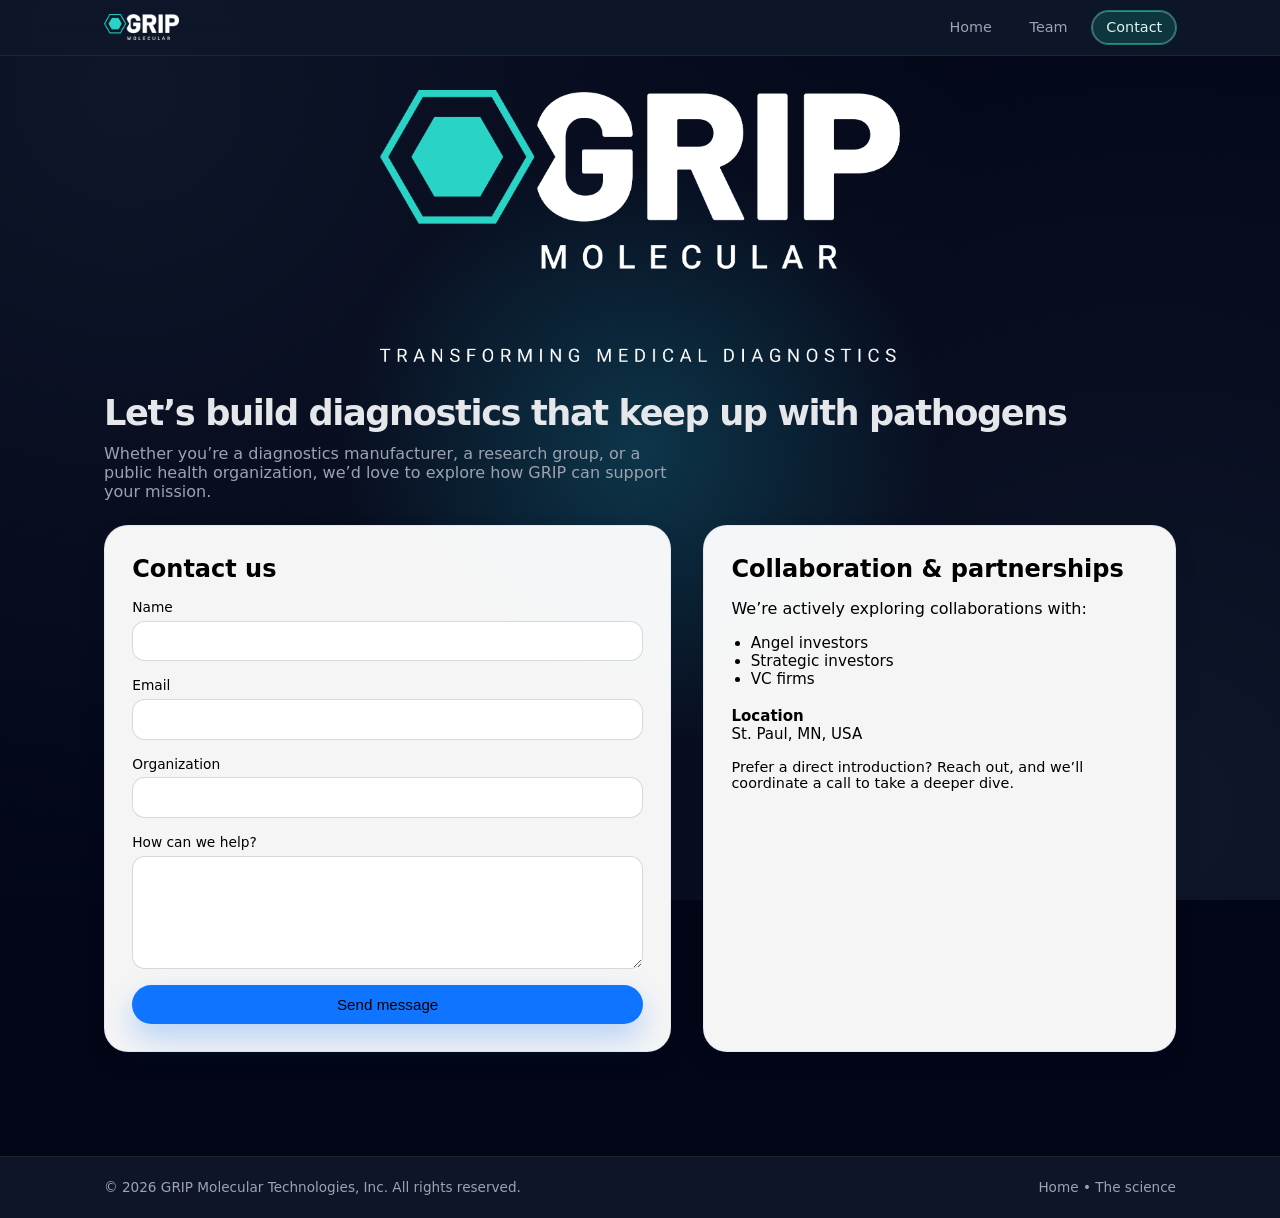
==== contact.html @ c7557a5a "initial commit" ====
<!DOCTYPE html>
<html lang="en">
<head>
  <meta charset="UTF-8" />
  <title>Contact | GRIP Molecular Technologies</title>
  <meta name="viewport" content="width=device-width, initial-scale=1" />
  <meta name="description" content="Get in touch with GRIP Molecular Technologies about partnerships, collaborations, and technology inquiries." />
  <link rel="stylesheet" href="styles.css" />
</head>
<body>
  <div class="page-background"></div>

  <header class="site-header">
    <div class="container header-inner">
      <a href="index.html" class="brand">
  <img
    src="assets/logo.png"
    alt="GRIP Molecular logo"
    class="brand-logo icon-anim"
  />
</a>
      <nav class="main-nav">
        <a href="index.html" class="nav-link">Home</a>
       	<a href="team.html" class="nav-link">Team</a>
        <a href="contact.html" class="nav-link nav-cta active">Contact</a>
      </nav>
    </div>
  </header>

  <main class="contact-main">
  <section class="page-hero">
  <div class="container page-hero-inner contact-hero reveal">
    <img
      src="assets/GRIP-hero.png"
      alt="GRIP Molecular diagnostic platform"
      class="contact-hero-image icon-anim"
    />

    <div class="contact-hero-text">
      <h1>Let’s build diagnostics that keep up with pathogens</h1>
      <p>
        Whether you’re a diagnostics manufacturer, a research group, or a public health organization,
        we’d love to explore how GRIP can support your mission.
      </p>
    </div>
  </div>
</section>

    <section class="contact-section">
      <div class="container contact-grid">
        <div class="contact-card reveal">
          <h2 class="contact-heading">Contact us</h2>
          <!-- If you use a service like Formspree, update the action attribute below -->
          <form class="contact-form" method="post" action="#">
            <div class="form-row">
              <label for="name">Name</label>
              <input id="name" name="name" type="text" required />
            </div>

            <div class="form-row">
              <label for="email">Email</label>
              <input id="email" name="email" type="email" required />
            </div>

            <div class="form-row">
              <label for="organization">Organization</label>
              <input id="organization" name="organization" type="text" />
            </div>

            <div class="form-row">
              <label for="message">How can we help?</label>
              <textarea id="message" name="message" rows="5" required></textarea>
            </div>

            <button type="submit" class="button primary full-width">Send message</button>
          </form>
        </div>

        <aside class="contact-info reveal">
          <h2 class="contact-heading">Collaboration & partnerships</h2>
          <p>
            We’re actively exploring collaborations with:
          </p>
          <ul class="contact-list">
            <li>Angel investors</li>
            <li>Strategic investors</li>
            <li>VC firms</li>
          </ul>

          <div class="contact-details">
            <!-- Replace with your real contact details -->
            <p><strong>Location</strong><br />St. Paul, MN, USA</p>
          </div>

          <p class="contact-note">
            Prefer a direct introduction? Reach out, and we’ll coordinate a call to take a deeper dive.
          </p>
        </aside>
      </div>
    </section>
  </main>

  <footer class="site-footer">
    <div class="container footer-inner">
      <span>© <span id="year"></span> GRIP Molecular Technologies, Inc. All rights reserved.</span>
      <span class="footer-links">
        <a href="index.html">Home</a>
        <span>•</span>
        <a href="science.html">The science</a>
      </span>
    </div>
  </footer>

  <script src="script.js"></script>
</body>
</html>
---- styles.css ----
/* Base layout */

*,
*::before,
*::after {
  box-sizing: border-box;
}

:root {
  --bg-x: 50%;
  --bg-y: 50%;

  /* Teal-driven accent (match your logo) */
  --accent: #0f766e;
  --accent-soft: rgba(15, 118, 110, 0.24);

  /* Dark mode text + surfaces */
  --text-main: #e5e7eb;
  --text-muted: #9ca3af;
  --border-soft: rgba(148, 163, 184, 0.35);
  --surface: rgba(15, 23, 42, 0.96);  /* main card surface */

  --radius-lg: 1.5rem;

  /* Deeper shadow for dark bg */
  --shadow-soft: 0 24px 60px rgba(0, 0, 0, 0.7);

  --max-width: 1120px;
  --page-padding: 1.5rem;
  --section-padding-y: 4.5rem;
  --font-sans: system-ui, -apple-system, BlinkMacSystemFont, "Segoe UI", sans-serif;
}

html,
body {
  margin: 0;
  padding: 0;
}

body {
  font-family: var(--font-sans);
  color: var(--text-main);
  min-height: 100vh;
  position: relative;
  background-color: #020617; /* dark slate */
}

/* Subtle animated white background texture */

.page-background {
  position: fixed;
  inset: 0;
  z-index: -1;
  background:
    /* cursor-following teal glow */
    radial-gradient(
      circle at var(--bg-x) var(--bg-y),
      rgba(34, 211, 238, 0.20),
      transparent 38%
    ),
    /* subtle static dark textures */
    radial-gradient(circle at 10% 10%, rgba(15, 23, 42, 0.95), transparent 60%),
    radial-gradient(circle at 90% 90%, rgba(15, 23, 42, 0.98), transparent 65%),
    #020617;
  background-attachment: fixed;
  transition: background-position 0.1s linear;
  pointer-events: none;
}


/* Soft teal cursor-following spheres */


/* Containers & sections */

.container {
  width: 100%;
  max-width: var(--max-width);
  margin: 0 auto;
  padding-inline: var(--page-padding);
}

main {
  padding-top: 4.25rem;
}

section {
  padding-block: var(--section-padding-y);
}

.section-header {
  text-align: left;
  max-width: 640px;
  margin: 0 auto 2.5rem;
}

/* Override for LFA section only */
.lfa-section .section-header {
  text-align: left !important;
}

.section-header h2 {
  text-align: left;
  font-size: 1.8rem;
  margin-bottom: 0.15rem;
  letter-spacing: -0.04em;
}

.section-header p {
  margin: 0;
  color: #cbd5f5; /* a bit brighter on dark */
}


/* Header / nav */

.site-header {
  position: fixed;
  top: 0;
  inset-inline: 0;
  z-index: 50;
  backdrop-filter: blur(16px);
  background: rgba(15, 23, 42, 0.92);
  border-bottom: 1px solid rgba(31, 41, 55, 0.9);
}

.header-inner {
  display: flex;
  align-items: center;
  justify-content: space-between;
  padding-block: 0.7rem;
  gap: 1.5rem;
}

.brand {
  display: flex;
  align-items: center;
  gap: 0.75rem;
  text-decoration: none;
  color: inherit;
}

.brand-logo {
  height: 26px;
  width: auto;
  display: block;
}

.main-nav {
  display: flex;
  align-items: center;
  gap: 0.75rem;
}

.nav-link {
  text-decoration: none;
  font-size: 0.9rem;
  color: var(--text-muted);
  padding: 0.45rem 0.8rem;
  border-radius: 999px;
  transition: background 180ms ease-out, color 180ms ease-out,
    box-shadow 180ms ease-out, transform 180ms ease-out;
}

/* Dark surface cards / panels */

.quote-inner,
.science-card,
.science-step,
.contact-card,
.contact-info,
.team-card,
.partner-card {
  background: var(--surface);
  border-radius: var(--radius-lg);
  border: 1px solid var(--border-soft);
  box-shadow: var(--shadow-soft);
}

/* Partner tiles are a bit flatter */
.partner-card {
  box-shadow: 0 16px 40px rgba(0, 0, 0, 0.6);
}

/* Steps use dashed border but on dark */
.science-step {
  border-style: dashed;
  border-color: rgba(148, 163, 184, 0.7);
}

/* General text colors on dark */
p {
  color: var(--text-muted);
}

h1, h2, h3, h4 {
  color: var(--text-main);
}

.nav-link:hover {
  background: rgba(15, 23, 42, 0.9);
  color: #f9fafb;
  transform: translateY(-1px);
}

.nav-link.active {
  background: rgba(15, 118, 110, 0.35);
  color: #e0f2f1;
  box-shadow: 0 0 0 1px rgba(45, 212, 191, 0.5);
}

.nav-cta {
  border: 1px solid rgba(148, 163, 184, 0.6);
}

/* Buttons */

.button {
  display: inline-flex;
  align-items: center;
  justify-content: center;
  border-radius: 999px;
  padding: 0.7rem 1.4rem;
  font-size: 0.95rem;
  font-weight: 500;
  text-decoration: none;
  border: none;
  cursor: pointer;
  transition: background var(--transition-med), color var(--transition-med),
    box-shadow var(--transition-med), transform var(--transition-med);
}

.button.primary {
  background: #0f74ff;
  color: #ffffff;
  box-shadow: 0 14px 30px rgba(15, 116, 255, 0.27);
}

.button.primary:hover {
  transform: translateY(-1px);
  box-shadow: 0 16px 35px rgba(15, 116, 255, 0.3);
}

.button.ghost {
  background: rgba(255, 255, 255, 0.8);
  color: var(--text-main);
  border: 1px solid rgba(148, 163, 184, 0.5);
}

.button.ghost:hover {
  background: #ffffff;
  box-shadow: 0 12px 25px rgba(15, 23, 42, 0.12);
}

.button.full-width {
  width: 100%;
}

/* Hero (home) */

.hero-section {
  padding-top: 5.25rem;
  padding-bottom: 4.5rem;
  background: radial-gradient(circle at 0% 0%, rgba(45, 212, 191, 0.12), transparent 55%);
}

.hero-inner {
  display: grid;
  grid-template-columns: minmax(0, 3fr) minmax(0, 2.5fr);
  gap: 3rem;
  align-items: center;
}

.hero-text,
.hero-caption {
  color: var(--text-muted);
}


.eyebrow {
  text-transform: uppercase;
  letter-spacing: 0.18em;
  font-size: 0.95rem;
  color: var(--accent);
  font-weight: 800;
  margin-bottom: 0.75rem;
}

.hero-copy h1 {
  font-size: clamp(2.3rem, 3vw + 1rem, 3rem);
  line-height: 1.05;
  letter-spacing: -0.06em;
  margin-bottom: 1rem;
}

.hero-text {
  max-width: 38rem;
  margin: 0 0 1.3rem;
  font-size: 1.11rem;
  color: #ffffff;
  font-family: "Bahnschrift", system-ui, -apple-system, "Segoe UI", sans-serif;
  font-weight: 300;  /* normal weight; try 300 if you want it even lighter */
}


.hero-actions {
  display: flex;
  flex-wrap: wrap;
  gap: 0.8rem;
}

.hero-visual {
  display: flex;
  flex-direction: column;
  align-items: center;
  gap: 1rem;
}

/* Placeholder hero "orbit" visual */

.hero-orbit {
  position: relative;
  width: 260px;
  height: 260px;
  border-radius: 999px;
  background: radial-gradient(circle at 30% 20%, rgba(255, 255, 255, 0.75), #dbeafe);
  box-shadow: var(--shadow-soft);
  overflow: hidden;
}

.hero-core {
  position: absolute;
  inset: 50%;
  transform: translate(-50%, -50%);
  width: 120px;
  height: 120px;
  border-radius: 999px;
  background: radial-gradient(circle at 30% 20%, #ffffff, #bfdbfe);
  display: grid;
  place-items: center;
  text-align: center;
  padding: 0.5rem;
  font-size: 0.9rem;
  font-weight: 600;
  color: #0f172a;
  box-shadow: 0 10px 25px rgba(15, 23, 42, 0.24);
}

.hero-orbit-ring,
.hero-orbit-ring.second {
  position: absolute;
  inset: 16%;
  border-radius: 999px;
  border: 1px dashed rgba(148, 163, 184, 0.7);
}

.hero-orbit-ring.second {
  inset: 8%;
  border-style: solid;
  border-color: rgba(96, 165, 250, 0.7);
}

.hero-orbit-glow {
  position: absolute;
  inset: 0;
  background: radial-gradient(circle at 15% 10%, rgba(56, 189, 248, 0.25), transparent 55%);
  mix-blend-mode: soft-light;
}

.hero-caption {
  color: var(--text-muted);
  font-size: 1.9rem;
  text-align: center;
  max-width: 260px;
}

/* GRIP platform at a glance / starburst section (2-column layout) */

.starburst-section {
  padding-block: var(--section-padding-y);
}

.starburst-header {
  margin-bottom: 1.8rem;
  text-align: left;
}

/* 2 columns on desktop: left = points, right = image */
.starburst-layout {
  display: grid;
  grid-template-columns: minmax(0, 1.7fr) minmax(0, 1.1fr);
  gap: 2.3rem;
  align-items: flex-start;
}

/* Left column: stack all 6 cards */

.starburst-points {
  display: flex;
  flex-direction: column;
  gap: 1.1rem;
}

/* Individual point cards */

.starburst-point {
  padding: 1rem 1rem 0.9rem;
  border-radius: 1rem;
  border: 1px solid rgba(148, 163, 184, 0.4);
  background: rgba(15, 23, 42, 0.85);
  transition:
    transform 200ms ease-out,
    border-color 200ms ease-out,
    box-shadow 200ms ease-out;
}

.starburst-point-title {
  margin: 0 0 0.4rem;
  font-size: 1.15rem;  /* was 1rem; bump up as you like (1.2 also works) */
  font-weight: 600;
  font-family: "Bahnschrift", system-ui, -apple-system, "Segoe UI", sans-serif;
}


.starburst-point-text {
  margin: 0;
  font-size: 1.1rem;
  color: var(--text-muted);
  font-family: "Bahnschrift", system-ui, -apple-system, "Segoe UI", sans-serif;
  font-weight: 400;
}


/* Hover: tiny zoom + teal outline */

.starburst-point:hover {
  transform: translateY(-2px) scale(1.07);
  border-color: rgba(45, 212, 191, 0.85); /* teal outline on hover */
  box-shadow: 0 18px 45px rgba(0, 0, 0, 0.55);
}

/* Right column: image */

.starburst-image-wrapper {
  display: flex;
  justify-content: center;
}

.starburst-image {
  width: 100%;
  max-width: 580px;      /* adjust up/down to taste */
  height: auto;
  display: block;
  border-radius: 0.25rem;
  background: transparent;
  box-shadow: none;
  transition: transform 220ms ease-out;
  transform-origin: center center;
}

/* Keep tiny hover zoom on image as well (optional) */
.starburst-image-wrapper:hover .starburst-image {
  transform: scale(1.12);
}

/* Mobile: stack image and points vertically */

@media (max-width: 900px) {
  .starburst-layout {
    grid-template-columns: minmax(0, 1fr);
    gap: 1.6rem;
  }

  /* On phones, show text first and image second (or flip if you prefer) */
  .starburst-points {
    order: 2;
  }

  .starburst-image-wrapper {
    order: 1;
  }

  .starburst-image {
    max-width: 320px;
  }
}

/* Next-generation CRISPR diagnostics section */

.nextgen-section {
  padding-top: 3.5rem;
  padding-bottom: 3.5rem;
}

.nextgen-inner {
  /* REMOVE max-width entirely */
}

.nextgen-title {
  font-size: clamp(2.35rem, 3.1vw + 0.9rem, 3.1rem);
  line-height: 1.05;
  letter-spacing: -0.05em;
  margin: 0 0 1.2rem;
  color: var(--text-main);
  font-family: "Bahnschrift", system-ui, -apple-system, "Segoe UI", sans-serif;
  font-weight: 700;
}

.nextgen-text {
  max-width: 860px;          /* wider than default body text */
  margin: 0 auto;            /* centers the block */
  text-align: center;        /* centers the text itself */

  font-size: 1.4rem;         /* slightly larger than normal paragraphs */
  line-height: 1.55;
  color: var(--text-main);
  font-family: "Bahnschrift", system-ui, -apple-system, "Segoe UI", sans-serif;
  font-weight: 400;
}

.nextgen-text strong {
  font-weight: 600;
  color: #e0f2f1;
}

.nextgen-section{
  position: relative;
  overflow: hidden;
}

.nextgen-section::before{
  content:"";
  position:absolute;
  inset:-30%;
  background:
    radial-gradient(circle at 20% 30%, rgba(45,212,191,0.18), transparent 55%),
    radial-gradient(circle at 80% 60%, rgba(56,189,248,0.10), transparent 58%);
  pointer-events:none;
  filter: blur(2px);
  opacity: 0.9;
}

.nextgen-inner{
  position: relative;
  z-index: 1;
}

/* LFA 1-2-3 section (homepage) */

.lfa-section {
  padding-block: var(--section-padding-y);
}

.lfa-inner {
  display: flex;
  flex-direction: column;
  align-items: stretch;
  gap: 1.1rem;
}

/* Heading left-aligned */
.lfa-section .section-header {
  text-align: left;
}

/* LFA text paragraph (3 lines, larger than normal body text) */

.lfa-text {
  max-width: 100%;      /* or keep your preferred width */
  margin: 0 0 4rem;    /* 👈 no auto centering – block is left aligned */
  font-size: 1.1rem;
  font-family: "Bahnschrift", system-ui, -apple-system, "Segoe UI", sans-serif;
  color: var(--text-main);
  text-align: left;      /* text itself left aligned */
  line-height: 1.5;
}



.lfa-list li + li {
  margin-top: 0.45rem;
}

/* Center the LFA image, make it a good medium-large size */

.lfa-image-wrapper {
  display: flex;
  justify-content: center;
  width: 100%;
}

.lfa-image {
  width: 80%;
  max-width: 480px;      /* look below for actual code controlling this image size - changing this will not work*/
  height: auto;
  display: block;
  border-radius: 0.75rem;
  background: transparent;
  box-shadow: none;
  transition: transform 220ms ease-out;
  transform-origin: center center;
}

/* Optional tiny zoom on hover */
.lfa-image-wrapper:hover .lfa-image {
  transform: scale(1.05);
}




/* Mobile: stack text and stat card vertically */

@media (max-width: 900px) {
  .std-layout {
    grid-template-columns: minmax(0, 1fr);
    gap: 1.6rem;
  }

  .std-stat-card {
    max-width: 320px;
    margin-inline: auto;
  }
}


/* Quote section */

.quote-section {
  padding-top: 3rem;
  padding-bottom: 3.5rem;
}

.quote-inner {
  /* remove card look */
  background: transparent;
  border-radius: 0;
  border: none;
  box-shadow: none;

  /* keep layout */
  padding: 2.1rem 0 2.2rem;
  max-width: 900px;
  margin: 0 auto;
  display: flex;
  flex-wrap: wrap;
  gap: 1.8rem;
  align-items: flex-start;
}


.quote-photo-block {
  flex: 0 0 180px;
  display: flex;
  flex-direction: column;
  align-items: center;
  text-align: center;
}

.quote-photo {
  width: 200px;
  height: 200px;
  border-radius: 999px;
  object-fit: cover;
  box-shadow: 0 14px 30px rgba(15, 23, 42, 0.18);
  margin-bottom: 0.7rem;
}

.quote-text {
  font-size: 1.02rem;
  margin: 0 0 0.9rem;
  color: #ffffff;
  font-family: "Bahnschrift", system-ui, -apple-system, "Segoe UI", sans-serif;
  font-weight: 300;  /* use 300 if you want it even lighter */
}

.quote-content {
  flex: 1 1 260px;
  position: relative;
}

.quote-mark {
  font-size: 2.8rem;
  color: rgba(209, 213, 219, 0.9);
  line-height: 1;
  margin-bottom: 0.4rem;
}

.quote-text {
  font-size: 1.02rem;
  margin: 0 0 0.9rem;
  color: #ffffff;
  font-family: "Bahnschrift", system-ui, -apple-system, "Segoe UI", sans-serif;
  font-weight: 300;  /* use 300 if you want it even lighter */
}


.quote-name {
  margin: 0;
  font-size: 1.65rem;  /* enlarge name */
  font-weight: 600;
  color: #ffffff;     /* white name text */
}

.quote-credentials {
  font-size: 0.83rem;
  color: #ffffff;
  line-height: 1.4;
  margin: 0;
  font-family: "Bahnschrift", system-ui, -apple-system, "Segoe UI", sans-serif;
  font-weight: 250;  /* or 300 for extra light */
}


/* Stack everything nicely on smaller screens */
@media (max-width: 720px) {
  .quote-inner {
    padding-inline: 1.5rem;
  }

  .quote-photo-block {
    flex: 1 1 100%;
  }

  .quote-content {
    flex: 1 1 100%;
  }

  .quote-photo {
    width: 140px;
    height: 140px;
  }
}

/* Partners */

.partners-section {
  padding-top: 0;
}

.partners-grid {
  display: grid;
  grid-template-columns: repeat(3, minmax(0, 1fr));
  gap: 1.1rem;          /* was probably larger (e.g. 1.5rem) */
  max-width: 780px;     /* <— this makes the 3 columns smaller */
  margin: 0 auto;       /* center the 3×3 grid */
}

.partner-card {
  background: rgba(255, 255, 255, 0.96);
  border-radius: 1rem;
  border: 1px solid rgba(226, 232, 240, 0.9);
  /* make each tile a square: width set by grid, height matches width */
  aspect-ratio: 1 / 1;
  display: grid;
  place-items: center;
  padding: 0.6rem;
  box-shadow: 0 8px 18px rgba(15, 23, 42, 0.04);
}


.partner-card img {
  max-width: 100%;
  max-height: 150px;
  object-fit: contain;
}

/* Science page */

.science-hero-text {
  font-family: "Bahnschrift", system-ui, -apple-system, "Segoe UI", sans-serif;
  font-weight: 300;   /* match the lighter weight you used on the homepage */
font-size: 1.1rem;
  color: var(--text-main);
  margin: 0 0 0rem;   /* 👈 smaller bottom margin */
}

.page-hero {
  padding-top: 1.4rem;
  padding-bottom: 1.5rem;
}

.page-hero-inner h1 {
  font-size: 2.2rem;
  margin-bottom: 0.7rem;
  letter-spacing: -0.04em;
}

.page-hero-inner p {
  max-width: 36rem;
  color: var(--text-muted);
  margin: 0;
}

.science-section {
  padding-top: 0;
}

.science-grid {
  display: grid;
  grid-template-columns: repeat(2, minmax(0, 1fr));
  gap: 0.7rem;
}

.science-card {
  background: rgba(255, 255, 255, 0.96);
  border-radius: var(--radius-lg);
  padding: 0.1rem 0.1rem;
  border: 1px solid rgba(226, 232, 240, 0.9);
  box-shadow: 0 10px 28px rgba(15, 23, 42, 0.06);
  font-size: 0.96rem;
}

.science-card h2 {
  margin-top: 0;
  margin-bottom: 0.75rem;
  font-size: 1.25rem;
}

.science-card p {
  margin-top: 0;
  margin-bottom: 0.65rem;
  color: var(--text-muted);
}

.science-flow-section {
  padding-top: 3rem;
}

.science-flow-grid {
  list-style: none;
  padding: 0;
  margin: 0;
  display: grid;
  grid-template-columns: repeat(4, minmax(0, 1fr));
  gap: 1.4rem;
}

.science-step {
  background: rgba(255, 255, 255, 0.96);
  border-radius: 1.2rem;
  padding: 1.4rem 1.2rem 1.3rem;
  border: 1px dashed rgba(148, 163, 184, 0.7);
  font-size: 0.92rem;
}

.step-label {
  display: inline-flex;
  align-items: center;
  justify-content: center;
  width: 30px;
  height: 30px;
  border-radius: 999px;
  background: rgba(15, 116, 255, 0.1);
  color: var(--accent);
  font-weight: 600;
  font-size: 0.8rem;
  margin-bottom: 0.6rem;
}
.science-diagram-section {
  padding-top: 0;
  padding-bottom: 0.1rem;
}

.science-diagram-wrapper {
  display: flex;
  justify-content: center;
  align-items: center;
}

.science-diagram {
  width: 100% !important;
  max-width: 900px !important;  /* tweak size as you like */
  height: auto !important;
  display: block;
  margin: 0 auto;
  transition: transform 220ms ease-out;
  transform-origin: center center;
}

/* Tiny zoom on hover for the science image */
.science-diagram-section:hover img {
  transform: scale(1.2);
}




/* Contact page */

.contact-section {
  padding-top: 0;
}

.contact-grid {
  display: grid;
  grid-template-columns: minmax(0, 3fr) minmax(0, 2.5fr);
  gap: 2rem;
}

.contact-card,
.contact-info {
  background: rgba(255, 255, 255, 0.96);
  border-radius: var(--radius-lg);
  border: 1px solid rgba(226, 232, 240, 0.9);
  box-shadow: 0 12px 30px rgba(15, 23, 42, 0.06);
  padding: 1.8rem 1.7rem 1.7rem;
}

.contact-card h2,
.contact-info h2 {
  margin-top: 0;
  margin-bottom: 1rem;
}

.contact-form .form-row {
  display: flex;
  flex-direction: column;
  margin-bottom: 1rem;
}

.contact-form label {
  font-size: 0.86rem;
  font-weight: 500;
  margin-bottom: 0.35rem;
  color: var(--text-muted);
}

.contact-form input,
.contact-form textarea {
  border-radius: 0.8rem;
  border: 1px solid rgba(209, 213, 219, 0.9);
  padding: 0.65rem 0.8rem;
  font-family: var(--font-sans);
  font-size: 0.95rem;
  outline: none;
  background: #ffffff;
  transition: border-color var(--transition-fast), box-shadow var(--transition-fast);
}

.contact-form input:focus,
.contact-form textarea:focus {
  border-color: rgba(59, 130, 246, 0.9);
  box-shadow: 0 0 0 1px rgba(59, 130, 246, 0.8);
}

.contact-list {
  padding-left: 1.2rem;
  margin-top: 0.4rem;
  margin-bottom: 1.2rem;
  color: var(--text-muted);
  font-size: 0.95rem;
}

.contact-details p {
  margin: 0 0 0.7rem;
  font-size: 0.94rem;
}

.contact-details a {
  color: var(--accent);
  text-decoration: none;
}

.contact-details a:hover {
  text-decoration: underline;
}

.contact-note {
  margin-top: 1rem;
  margin-bottom: 0;
  font-size: 0.9rem;
  color: #000000;
}
/* Team page */

.team-main {
  padding-top: 4.25rem;
}

.team-section {
  padding-top: 0;
  padding-bottom: 3rem;
}

.team-section + .team-section {
  padding-top: 1rem;
}

.team-section-title {
  font-size: 1.7rem;
  margin: 0 0 1.8rem;
  letter-spacing: -0.04em;
}

.team-grid {
  display: grid;
  gap: 1.8rem;
}

.board-grid {
  grid-template-columns: repeat(3, minmax(0, 1fr));
}

/* Management + Clinical tiles: full width of the page container */
.single-grid {
  grid-template-columns: minmax(0, 1fr);
}

@media (min-width: 960px) {
  .single-grid {
    justify-content: flex-start;
  }
}

.team-card {
  background: var(--surface);
  border-radius: var(--radius-lg);
  border: 1px solid var(--border-soft);
  box-shadow: var(--shadow-soft);
  padding: 1.6rem 1.4rem 1.5rem;
  text-align: center;
  overflow: hidden;                         /* so zoomed content stays inside */
  transition: transform 1500ms ease-out,
              box-shadow 1000ms ease-out,
              border-color 1200ms ease-out;
}

.team-card:hover {
  transform: scale(1.03);                   /* zoom in slightly on hover */
  box-shadow: 0 28px 70px rgba(0, 0, 0, 0.65);
  border-color: rgba(45, 212, 191, 0.8);    /* optional teal accent on hover */
}


.team-photo {
  width: 100%;
  max-width: 220px;
  height: auto;
  border-radius: 1.3rem;
  object-fit: cover;
  display: block;
  margin: 0 auto 0.9rem;
  box-shadow: 0 10px 22px rgba(15, 23, 42, 0.16);
}

.team-name {
  margin: 0 0 0.3rem;
  font-size: 1.1rem;
  letter-spacing: -0.02em;
  font-family: "Bahnschrift", system-ui, -apple-system, "Segoe UI", sans-serif;
  font-weight: 600;          /* keep them nicely bold as names */
  color: #ffffff;            /* white */
}


.team-title {
  margin: 0 0 0.7rem;
  font-size: 1.1rem;
font-family: "Bahnschrift", system-ui, -apple-system, "Segoe UI", sans-serif;  
font-weight: 500;
  color: var(--text-muted);
}

.team-experience {
  margin: 0;
  font-size: 0.9rem;
  font-family: "Bahnschrift", system-ui, -apple-system, "Segoe UI", sans-serif;
  font-weight: 400;
  color: var(--text-muted); /* or #e5e7eb for full white */

  /* hide by default */
  max-height: 0;
  opacity: 0;
  overflow: hidden;
  transition: max-height 220ms ease-out,
              opacity 220ms ease-out,
              margin-top 220ms ease-out;
}

/* On hover, reveal the experience text */
.team-card:hover .team-experience {
  max-height: 200px;        /* enough room for a short paragraph */
  opacity: 1;
  margin-top: 0.6rem;       /* add a little gap under the title when visible */
}



/* Responsive layout for board grid */

@media (max-width: 960px) {
  .board-grid {
    grid-template-columns: repeat(2, minmax(0, 1fr));
  }
}

@media (max-width: 640px) {
  .board-grid {
    grid-template-columns: minmax(0, 1fr);
  }

  .single-grid {
    grid-template-columns: minmax(0, 1fr);
  }
}

/* Footer */

.site-footer {
  padding-block: 1.4rem;
  border-top: 1px solid rgba(31, 41, 55, 0.9);
  background: rgba(15, 23, 42, 0.95);
  margin-top: 2rem;
}

.footer-inner {
  display: flex;
  flex-wrap: wrap;
  align-items: center;
  justify-content: space-between;
  gap: 0.8rem;
  font-size: 0.85rem;
  color: var(--text-muted);
}

.footer-links a {
  color: var(--text-muted);
  text-decoration: none;
}

.footer-links a:hover {
  color: #e5e7eb;
}


/* Icon animations (for your icons/logos) */

.icon-anim {
  transition: transform var(--transition-med), box-shadow var(--transition-med),
    filter var(--transition-med);
  will-change: transform;
}

.icon-anim:hover {
  transform: translateY(-4px);
  box-shadow: 0 16px 32px rgba(15, 23, 42, 0.16);
  filter: saturate(1.1);
}

/* Scroll reveal */

.reveal {
  opacity: 0;
  transform: translateY(14px);
  transition: opacity 420ms ease-out, transform 420ms ease-out;
}

.reveal-visible {
  opacity: 1;
  transform: translateY(0);
}

/* Responsive */

@media (max-width: 960px) {
  .hero-inner {
    grid-template-columns: minmax(0, 1fr);
  }

  .hero-visual {
    order: -1;
  }

  .science-grid {
    grid-template-columns: minmax(0, 1fr);
  }

  .science-flow-grid {
    grid-template-columns: repeat(2, minmax(0, 1fr));
  }

  .contact-grid {
    grid-template-columns: minmax(0, 1fr);
  }

  .starburst-layout {
    grid-template-columns: minmax(0, 1fr);
  }

  .starburst-center {
    grid-column: 1;
    grid-row: 1;
    margin-bottom: 2.5rem;
  }

  .arm.top-left,
  .arm.middle-left,
  .arm.bottom-left,
  .arm.top-right,
  .arm.middle-right,
  .arm.bottom-right {
    grid-column: 1;
  }
}

@media (max-width: 720px) {
  .partners-grid {
    grid-template-columns: repeat(2, minmax(0, 1fr));
  }

  .science-flow-grid {
    grid-template-columns: minmax(0, 1fr);
  }

  .header-inner {
    padding-block: 0.55rem;
  }

  main {
    padding-top: 3.8rem;
  }

  .quote-inner {
    padding-inline: 1.5rem;
  }
}

@media (max-width: 480px) {
  .partners-grid {
    grid-template-columns: minmax(0, 1fr);
  }

  .brand-subtitle {
    display: none;
  }

  .hero-orbit {
    width: 220px;
    height: 220px;
  }
}


.team-card:hover {
  transform: scale(1.03);
  box-shadow: 0 28px 70px rgba(0, 0, 0, 0.65);
  border-color: rgba(45, 212, 191, 0.8);
}


/* STD diagnostics unmet need section (homepage) */

.std-section {
  padding-block: var(--section-padding-y);
}

/* Text on the left, stat card on the right (desktop) */
.std-layout {
  display: grid;
  grid-template-columns: minmax(0, 2.1fr) minmax(0, 1fr);
  gap: 2.5rem;
  align-items: center;
}

/* BIGGER heading */
.std-copy h2 {
  font-size: 2.2rem;   /* increase this if you want even larger */
  margin: 0 0 1.1rem;
  letter-spacing: -0.04em;
}

/* Lead paragraph with inline US$10 billion */
.std-lead {
  font-size: 1.02rem;
  margin: 0 0 0.9rem;
  font-family: "Bahnschrift", system-ui, -apple-system, "Segoe UI", sans-serif;
  font-weight: 400;
color: #ffffff;
}

.std-copy p {
  margin: 0 0 0.75rem;
  font-family: "Bahnschrift", system-ui, -apple-system, "Segoe UI", sans-serif;
  font-weight: 300;
color: #ffffff;
}

.std-copy p:last-child {
  margin-bottom: 0;
  font-family: "Bahnschrift", system-ui, -apple-system, "Segoe UI", sans-serif;
}

/* Highlight stat card on the right */

.std-stat-card {
  align-self: center;
  background: var(--surface);
  border-radius: 1.4rem;
  border: 1px solid rgba(45, 212, 191, 0.65);
  box-shadow: var(--shadow-soft);
  padding: 1.6rem 1.5rem;
  display: flex;
  flex-direction: column;
  gap: 0.3rem;
  text-align: left;
}

.std-stat-label {
  font-size: 1.4rem;
  text-transform: uppercase;
  letter-spacing: 0.18em;
  color: var(--text-muted);
}

.std-stat-value {
  font-size: 2.1rem;   /* big US$10B+ in the card */
  font-weight: 700;
  color: #e0f2f1;
  line-height: 1.5;
  font-family: "Bahnschrift", system-ui, -apple-system, "Segoe UI", sans-serif;
}

.std-stat-caption {
  font-size: 1.1rem;
  color: var(--text-muted);
}

/* Mobile: stack text and stat card vertically */

@media (max-width: 900px) {
  .std-layout {
    grid-template-columns: minmax(0, 1fr);
    gap: 1.6rem;
  }

  .std-stat-card {
    max-width: 320px;
    margin-inline: auto;
  }
}
/* Partners / collaborators grid */

.partners-section {
  padding-block: var(--section-padding-y);
}

.partners-grid {
  display: grid;
  grid-template-columns: repeat(3, minmax(0, 1fr));
  gap: 1.1rem;
  max-width: 780px;
  margin: 0 auto;
}

/* Individual partner tiles: transparent with teal border */

.partner-card {
  background: transparent;
  border-radius: 1rem;
  border: 1px solid rgba(45, 212, 191, 0.75);  /* teal outline */
  aspect-ratio: 1 / 1;                         /* square tiles */
  display: grid;
  place-items: center;
  padding: 0.2rem;
  box-shadow: none;
}

/* Logos inside tiles */

.partner-card img {
  max-width: 100%;
  max-height: 170px;     /* tweak if you want them bigger/smaller */
  object-fit: contain;
  display: block;
}

/* Optional: smaller stacked layout on phones */

@media (max-width: 700px) {
  .partners-grid {
    grid-template-columns: repeat(2, minmax(0, 1fr));
    max-width: 620px;
  }
}

/* Force LFA image size */
.lfa-image {
  width: 100%;
  max-width: 520px !important;  /* adjust smaller/larger as you like */
  height: auto;
  display: block;
}



.quote-inner {
  background: transparent;
  border: none;
  box-shadow: none;

  max-width: 900px;
  margin: 0 auto;
  padding: 2.1rem 0 2.2rem;

  display: flex;
  flex-wrap: wrap;
  gap: 1.8rem;
  align-items: center;
}

.quote-photo-col {
  flex: 0 0 auto;
  text-align: center;  /* center image + credentials under it */
}

.quote-photo {
  width: 220px;
  height: 220px;
  border-radius: 999px;
  object-fit: cover;
  box-shadow: 0 14px 30px rgba(15, 23, 42, 0.6);
  margin-bottom: 0.4rem;
}

.quote-content {
  flex: 1 1 0;
  min-width: 260px;
}

/* Main quote text */
.quote-text {
  font-size: 1.06rem;
  margin: 0 0 0.9rem;
  color: #ffffff;
  font-family: "Bahnschrift", system-ui, -apple-system, "Segoe UI", sans-serif;
  font-weight: 300;
}

/* Credentials now under the photo, smaller */
.quote-credentials {
  font-size: 0.8rem;   /* smaller than before */
  line-height: 1.4;
  margin: 0;
  color: #ffffff;
  font-family: "Bahnschrift", system-ui, -apple-system, "Segoe UI", sans-serif;
  font-weight: 300;
}

/* Name at the end, larger */
.quote-name {
  margin: 0;
  font-size: 1.8rem;   /* make this nice and prominent */
  font-weight: 600;
  color: #ffffff;
  font-family: "Bahnschrift", system-ui, -apple-system, "Segoe UI", sans-serif;
}

/* Stack nicely on small screens */
@media (max-width: 750px) {
  .quote-inner {
    flex-direction: column;
    align-items: center;
    text-align: center;
  }

  .quote-content {
    text-align: left;  /* or center if you prefer */
    max-width: 100%;
  }
}

/* Force science image to fit nicely on the homepage */
.science-diagram-section img {
  width: 100% !important;
  max-width: 850px !important;
  height: auto !important;
  display: block;
  margin: 0 auto;
  transition: transform 220ms ease-out;
  transform-origin: center center;
}
/* Tiny, clear zoom on hover directly on the image */
.science-diagram-section img:hover {
  transform: scale(1.2);   /* use 1.05 so it’s clearly visible */
}

img[src$="GRIP-hero.png"] {
  width: 100%;
  max-width: 520px;
  max-height: 360px;     /* optional: constrain height */
  height: auto;
  display: block;
  margin: 0 auto;
  object-fit: contain;
}


/* LFA section heading: left aligned */
.lfa-header {
  text-align: left;
  margin-bottom: 0.6rem;
}

.lfa-header h2 {
  font-size: 1.6rem;  /* or whatever size you set before */
  margin: 0;
}

/* Main text under "The science behind GRIP" */
.science-intro-text {
  margin: 0 !important;
  font-family: "Bahnschrift", system-ui, -apple-system, "Segoe UI", sans-serif;
  font-weight: 400;
  font-size: 1.15rem;  /* increase this for larger text (e.g. 1.2rem) */
  color: var(--text-main);
  line-height: 1.5;
}

/* Contact page headings: force black text */
.contact-heading {
  color: #000000
}

/* Make all text in the Contact page cards black */
.contact-card,
.contact-card * {
  color: #000000 !important;
}

/* Ensure input/textarea text is black too */
.contact-card input,
.contact-card textarea {
  color: #000000 !important;
}

/* Optional: slightly softer placeholder so it's not pure black */
.contact-card input::placeholder,
.contact-card textarea::placeholder {
  color: #555555;
}

/* Make all text in the Collaboration & partnerships box black */
.contact-info,
.contact-info * {
  color: #000000 !important;
}

/* Enable section-by-section scroll snapping */
html {
  scroll-behavior: smooth;
  scroll-snap-type: y proximity;  /* try 'mandatory' for stronger snapping */
}

/* Each major section snaps to the top of the viewport */
.snap-section {
  scroll-snap-align: start;
min-height: auto;
}

/* Disable snapping for the science image section, even if it has snap-section */
.science-diagram-section.snap-section {
  scroll-snap-align: none;
  scroll-snap-stop: normal;
}

/* "The GRIP platform at a glance" heading: force left alignment */
.starburst-header {
  text-align: left;
  margin-bottom: 1rem;
}

.starburst-title {
  margin: 0;
  text-align: left;
}

.teal-accent {
  color: #7de8e0;              /* soft teal-white */
  font-weight: 600;
  position: relative;
  white-space: nowrap;
}
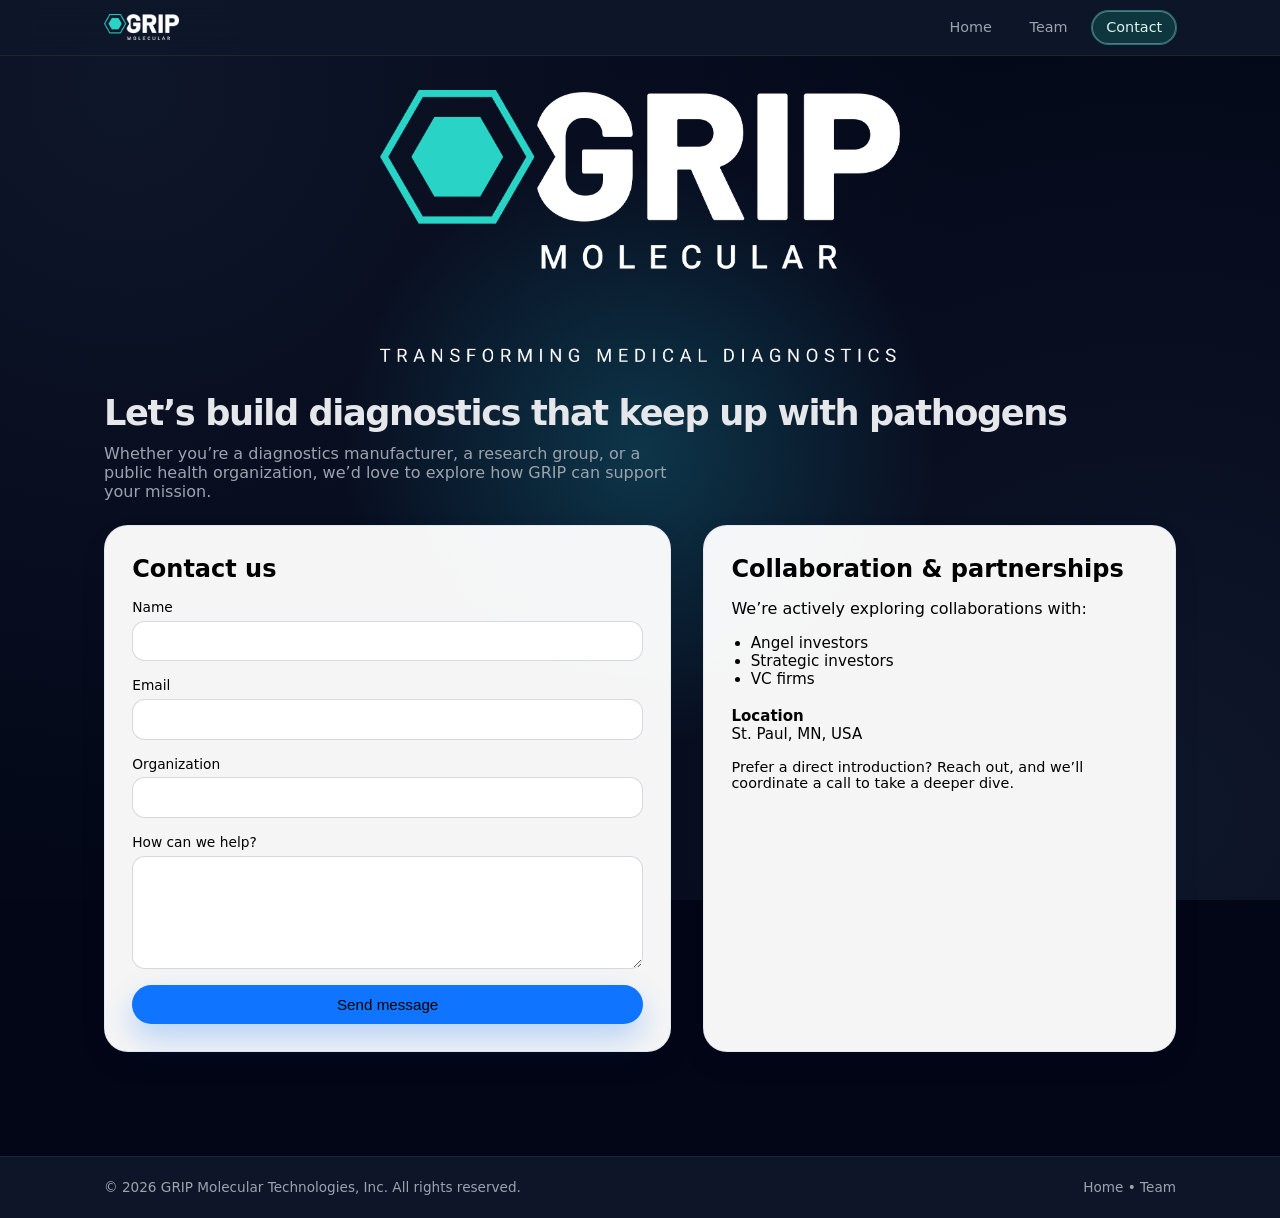
==== commit 01b85a53: "Footer fix Removed link to "The Science" (which doesn't exist), and added link to the Team page" ====
--- a/contact.html
+++ b/contact.html
@@ -106,7 +106,7 @@
       <span class="footer-links">
         <a href="index.html">Home</a>
         <span>•</span>
-        <a href="science.html">The science</a>
+        <a href="team.html">Team</a>
       </span>
     </div>
   </footer>
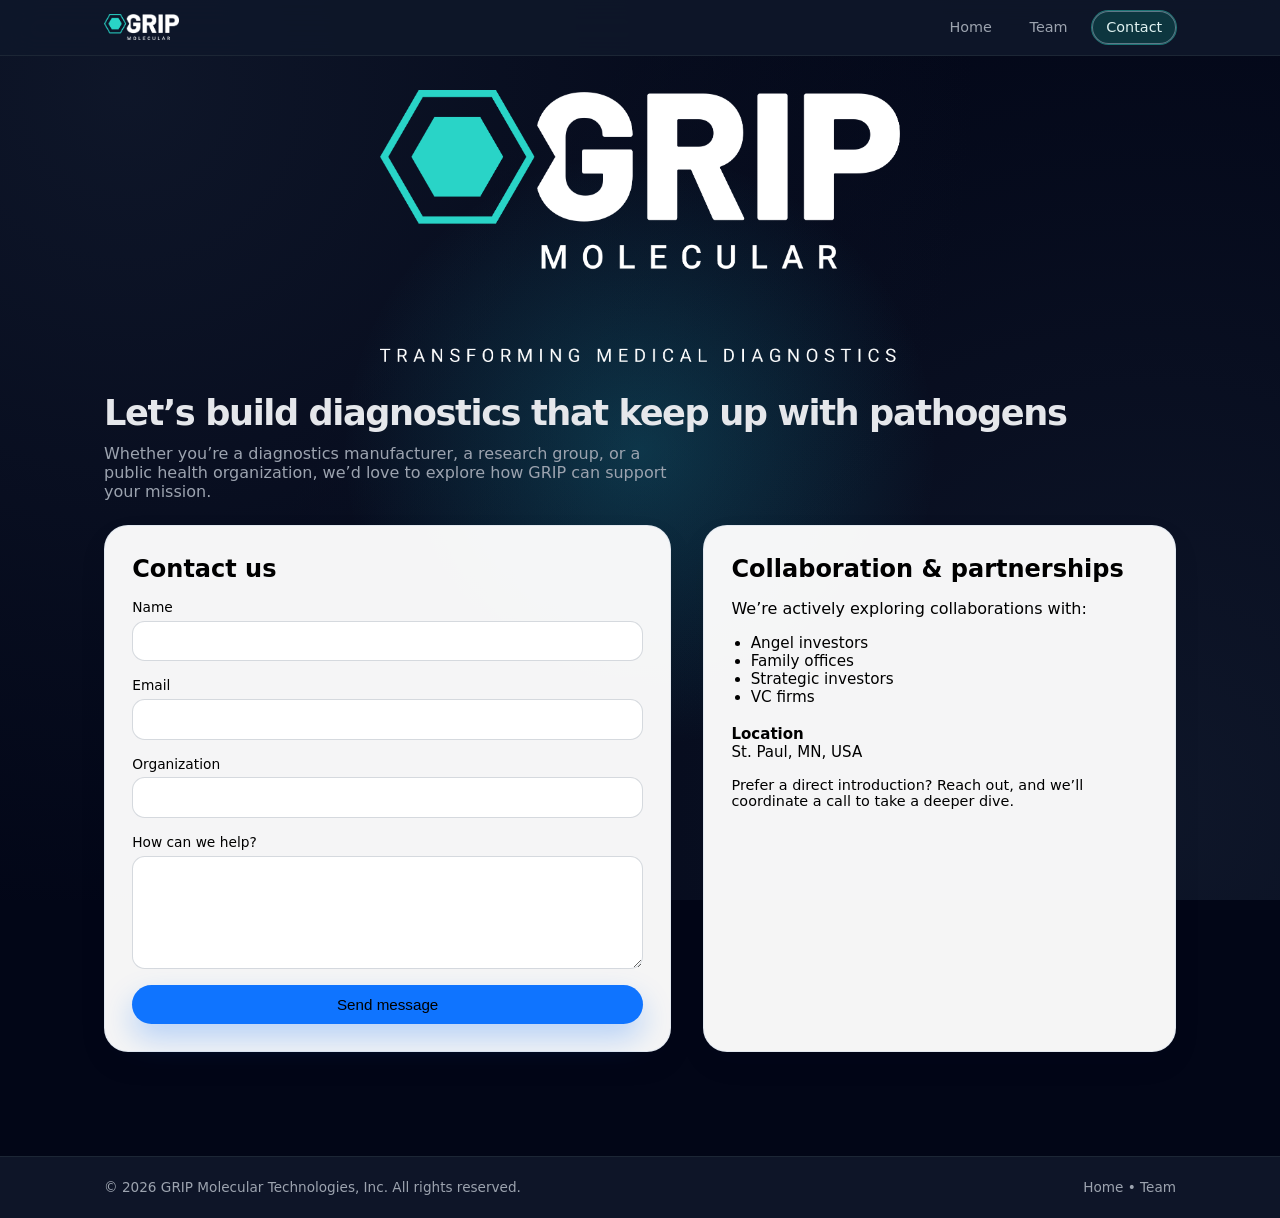
==== commit bad26b58: "website text refinements" ====
--- a/contact.html
+++ b/contact.html
@@ -83,6 +83,7 @@
           </p>
           <ul class="contact-list">
             <li>Angel investors</li>
+            <li>Family offices</li>
             <li>Strategic investors</li>
             <li>VC firms</li>
           </ul>
--- a/styles.css
+++ b/styles.css
@@ -443,7 +443,10 @@
 
 .starburst-image-wrapper {
   display: flex;
-  justify-content: center;
+  flex-direction: column;   /* key: stack caption under image */
+  align-items: center;      /* centers caption + image */
+  justify-content: flex-start;
+  gap: 0.55rem;
 }
 
 .starburst-image {
@@ -463,27 +466,40 @@
   transform: scale(1.12);
 }
 
+.starburst-caption {
+  margin: 0;
+  font-size: 0.85rem;
+  line-height: 1.4;
+  text-align: center;
+  color: var(--text-muted);
+  font-family: "Bahnschrift", system-ui, -apple-system, "Segoe UI", sans-serif;
+  max-width: 28rem;         /* prevents super-wide caption lines */
+}
+
 /* Mobile: stack image and points vertically */
 
 @media (max-width: 900px) {
   .starburst-layout {
-    grid-template-columns: minmax(0, 1fr);
+    grid-template-columns: 1fr;
     gap: 1.6rem;
   }
 
-  /* On phones, show text first and image second (or flip if you prefer) */
+  /* Force image ABOVE points on narrow screens */
+  .starburst-image-wrapper {
+    grid-column: 1;
+    grid-row: 1;
+  }
+
   .starburst-points {
-    order: 2;
-  }
-
-  .starburst-image-wrapper {
-    order: 1;
+    grid-column: 1;
+    grid-row: 2;
   }
 
   .starburst-image {
     max-width: 320px;
   }
 }
+
 
 /* Next-generation CRISPR diagnostics section */
 
@@ -509,7 +525,7 @@
 .nextgen-text {
   max-width: 860px;          /* wider than default body text */
   margin: 0 auto;            /* centers the block */
-  text-align: center;        /* centers the text itself */
+  text-align: left;        /* centers the text itself */
 
   font-size: 1.4rem;         /* slightly larger than normal paragraphs */
   line-height: 1.55;
@@ -1067,6 +1083,7 @@
   font-size: 0.9rem;
   font-family: "Bahnschrift", system-ui, -apple-system, "Segoe UI", sans-serif;
   font-weight: 400;
+  text-align: left;
   color: var(--text-muted); /* or #e5e7eb for full white */
 
   /* hide by default */
@@ -1546,23 +1563,25 @@
   color: #000000 !important;
 }
 
-/* Enable section-by-section scroll snapping */
+/* Enable section-by-section scroll snapping 
 html {
   scroll-behavior: smooth;
-  scroll-snap-type: y proximity;  /* try 'mandatory' for stronger snapping */
-}
-
-/* Each major section snaps to the top of the viewport */
+  scroll-snap-type: y proximity; 
+}
+*/
+
+/* Each major section snaps to the top of the viewport 
 .snap-section {
-  scroll-snap-align: start;
+ scroll-snap-align: start;
 min-height: auto;
-}
-
-/* Disable snapping for the science image section, even if it has snap-section */
+}*/
+
+/* Disable snapping for the science image section, even if it has snap-section 
 .science-diagram-section.snap-section {
-  scroll-snap-align: none;
+ scroll-snap-align: none;
   scroll-snap-stop: normal;
 }
+*/
 
 /* "The GRIP platform at a glance" heading: force left alignment */
 .starburst-header {
